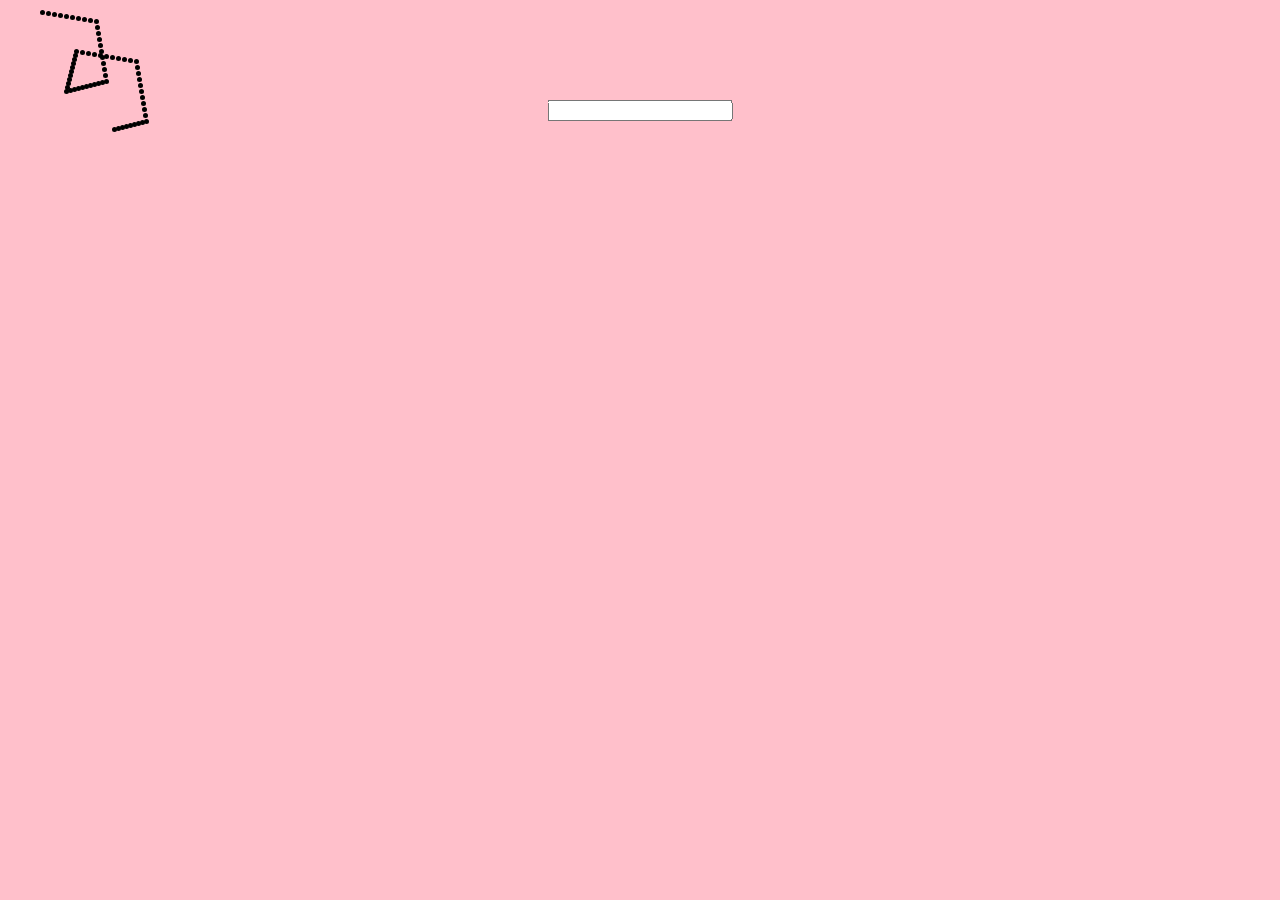
==== index.html @ 65406f7d "init" ====
<!DOCTYPE html>
<html lang="en">
<head>
	<meta charset="UTF-8">
	<meta http-equiv="X-UA-Compatible" content="IE=edge">
	<meta name="viewport" content="width=device-width, initial-scale=1.0">
	<title>Document</title>
	<style>
		body {
			margin: 0;
		}
		.ui {
			position: absolute;
			top: 100px;
			left: 50%;
			transform: translate(-50%, 0);
			z-index: 1;
		}
		.game {
			position: relative;
			background: pink;
			height: 100vh;
		}
		.dot {
			position: absolute;
			width: 5px;
			height: 5px;
			border-radius: 50%;
			background: #000;
		}
	</style>
</head>
<body>

<div class="ui"><input type="text"></div>
<div class="game"></div>

<script>
	var game = document.querySelector('.game');
	var x = 40;
	var y = 10;
	var k = 5;
	var frame = 0;
	var shapes = [0, 1];

	function updateCoordinates() {
		for (var i = 0; i < shapes.length; i += 1) {
			switch (shapes[i]) {
				case 0: // square
					if (frame % 40 < 10) {
						x += k;
					} else if (frame % 40 >= 10 && frame % 40 < 20) {
						y += k;
					} else if (frame % 40 >= 20 && frame % 40 < 30) {
						x -= k;
					} else if (frame % 40 >= 30 && frame % 40 < 40) {
						y -= k;
					}
				break;
				case 1: // line
					x += 1;
					y += 1;
				break;
				case 2: // circle
					if (frame) {
						x += .8 * k * Math.cos(0.1 * frame);
						y += .8 * k * Math.sin(0.1 * frame);
					}
				break;
			}
		}
		if (x > window.innerWidth) x = 0;
		if (y > window.innerHeight) y = 0;
	}

	var uiValue;

	setInterval(function () {
		updateShape();
		game.innerHTML += `<div class="dot" style="left: ${x}px; top: ${y}px;"></div>`;
		frame += 1;
		updateCoordinates();
		if (game.children.length > 100) game.removeChild(game.children[0]);
	}, 10);

function updateShape() {
	uiValue = document.querySelector('.ui > input').value;
	if (uiValue) {
		uiValue = uiValue.split(',');
		for (var i = 0; i < uiValue.length; i += 1) {
			if (isNaN(uiValue[i])) return;
			uiValue[i] = Number(uiValue[i]);
		}
		shapes = uiValue;
	}
}	
</script>

</body>
</html>
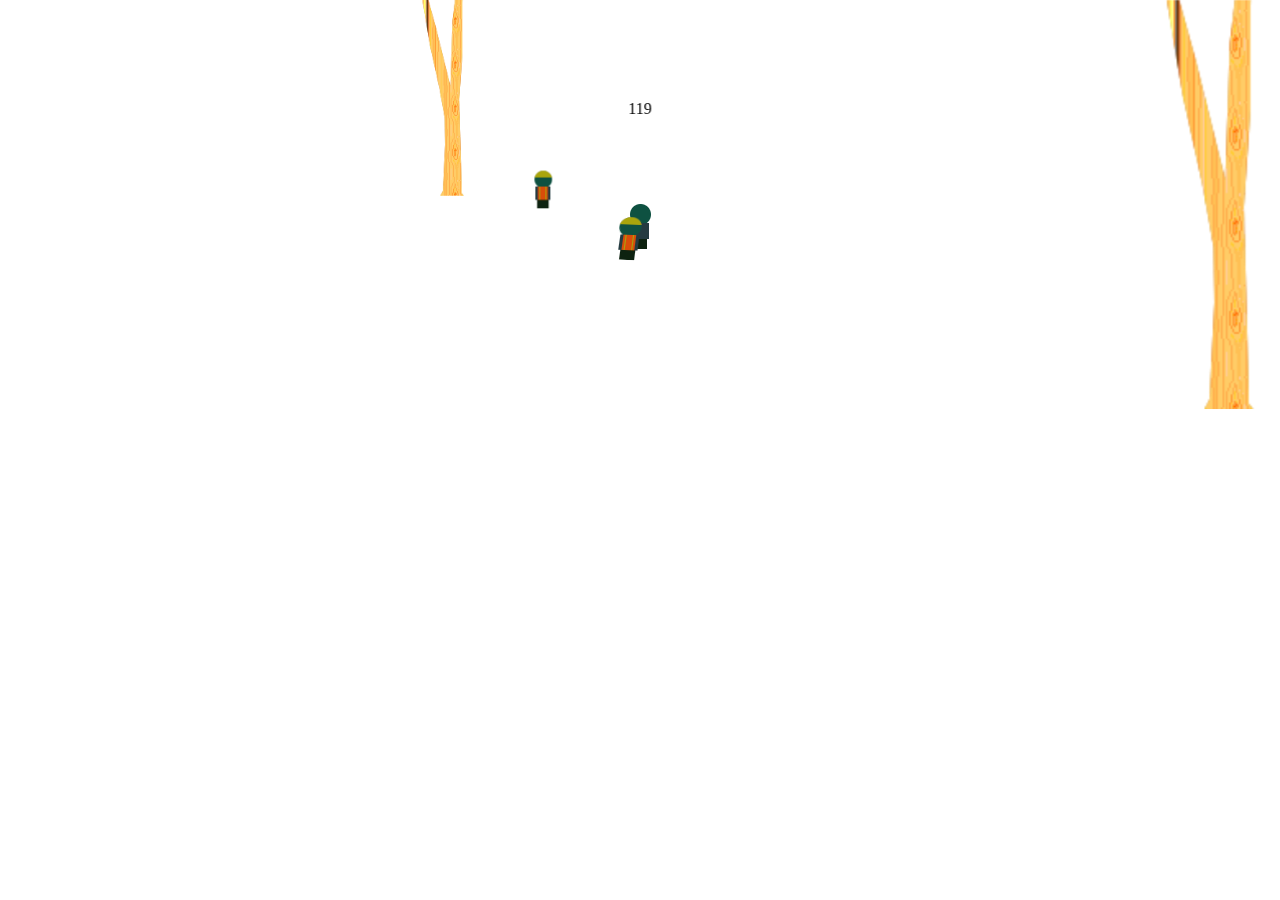
==== commit c075ad10: "adventure" ====
--- a/index.html
+++ b/index.html
@@ -5,95 +5,175 @@
 	<meta http-equiv="X-UA-Compatible" content="IE=edge">
 	<meta name="viewport" content="width=device-width, initial-scale=1.0">
 	<title>Document</title>
-	<style>
-		body {
-			margin: 0;
-		}
-		.ui {
-			position: absolute;
-			top: 100px;
-			left: 50%;
-			transform: translate(-50%, 0);
-			z-index: 1;
-		}
-		.game {
-			position: relative;
-			background: pink;
-			height: 100vh;
-		}
-		.dot {
-			position: absolute;
-			width: 5px;
-			height: 5px;
-			border-radius: 50%;
-			background: #000;
-		}
-	</style>
+	<link rel="stylesheet" href="style.css">
+	<script src="Bomb.js"></script>
+	<script src="Guy.js"></script>
+	<script src="Tree.js"></script>
+	<script src="Drone.js"></script>
 </head>
 <body>
 
-<div class="ui"><input type="text"></div>
-<div class="game"></div>
+<div class="game">
+	<div class="ui">
+		<div class="power"></div>
+	</div>
+	<div class="rotate">
+		<div class="ground">
+			<div class="player"></div>
+		</div>
+		<div class="translate"></div>
+	</div>
+</div>
 
 <script>
+	// top left is 0,0
+	// angle 0 is straight ahead
 	var game = document.querySelector('.game');
-	var x = 40;
-	var y = 10;
-	var k = 5;
+	var ground = document.querySelector('.ground');
+	var player = document.querySelector('.player');
+	var translate = document.querySelector('.translate');
+	var power = document.querySelector('.power');
+	var x, y, z, i, j, k;
+	x = y = z = i = j = k = 0;
 	var frame = 0;
-	var shapes = [0, 1];
+	var rotate = document.querySelector('.rotate');
+	var turning = 0;
+	var moving = 0;
+	var angle = 0;
+	var r2 = 90;
+	var timer = 120;
+	var level = 0;
+	var drone;
+	var speed;
 
-	function updateCoordinates() {
-		for (var i = 0; i < shapes.length; i += 1) {
-			switch (shapes[i]) {
-				case 0: // square
-					if (frame % 40 < 10) {
-						x += k;
-					} else if (frame % 40 >= 10 && frame % 40 < 20) {
-						y += k;
-					} else if (frame % 40 >= 20 && frame % 40 < 30) {
-						x -= k;
-					} else if (frame % 40 >= 30 && frame % 40 < 40) {
-						y -= k;
-					}
-				break;
-				case 1: // line
-					x += 1;
-					y += 1;
-				break;
-				case 2: // circle
-					if (frame) {
-						x += .8 * k * Math.cos(0.1 * frame);
-						y += .8 * k * Math.sin(0.1 * frame);
-					}
-				break;
+	document.addEventListener('keydown', function (e) {
+		if (e.key === 'a') {
+			turning = -1;
+		}
+		if (e.key === 'd') {
+			turning = 1;
+		}
+		if (e.key === 'w') {
+			moving = 1;
+		}
+		if (e.key === 's') {
+			moving = -1;
+		}
+		if (drone && e.key === 'ArrowLeft') {
+			drone.strafe = -1;
+		}
+		if (drone && e.key === 'ArrowRight') {
+			drone.strafe = 1;
+		}
+		if (drone && e.key === 'ArrowUp') {
+			drone.moving = 1;
+		}
+		if (drone && e.key === 'ArrowDown') {
+			drone.moving = -1;
+		}
+		if (e.key === 'j') {
+			if (!drone) drone = new Drone(250 + x, 250 + y);
+		}
+		if (e.key === 'k') {
+			new Bomb(250 + x, 250 + y);
+		}
+	});
+
+	document.addEventListener('keyup', function (e) {
+		if (e.key === 'a' || e.key === 'd') {
+			turning = 0;
+		}
+		if (e.key === 'w' || e.key === 's') {
+			moving = 0;
+		}
+	});
+
+	document.addEventListener('keyup', function (e) {
+		if (!drone) return;
+		if (e.key === 'ArrowLeft' || e.key === 'ArrowRight') {
+			drone.strafe = 0;
+		}
+		if (e.key === 'ArrowUp' || e.key === 'ArrowDown') {
+			drone.moving = 0;
+		}
+	});
+
+	new Guy(Math.floor(Math.random() * 500), Math.floor(Math.random() * 500));
+	new Guy(Math.floor(Math.random() * 500), Math.floor(Math.random() * 500));
+
+	var map = [
+		[1, 0, 0 ,0, 0, 1],
+		[0, 0, 0 ,0, 0, 0],
+		[0, 0, 1 ,0, 0, 0],
+		[1, 0, 0 ,0, 0, 0],
+		[0, 0, 0 ,1, 0, 0],
+		[1, 0, 0 ,0, 0, 1],
+	];
+	for (i = 0; i < map.length; i += 1) {
+		for (var j = 0; j < map[i].length; j += 1) {
+			if (map[i][j] === 1) new Tree(j * 300, i * 300);
+		}
+	}
+	// new Tree(0, 0);
+
+	function update() {
+		if (turning === -1) angle -= 1;
+		else if (turning === 1) angle += 1;
+		if (moving === 1) {
+			x += speed * Math.sin(angle * Math.PI / 180);
+			y -= speed * Math.cos(angle * Math.PI / 180);
+		} else if (moving === -1) {
+			x -= speed * Math.sin(angle * Math.PI / 180);
+			y += speed * Math.cos(angle * Math.PI / 180);
+		}
+		if (moving) {
+			z = 26 + Math.abs((frame % 20) - 10);
+		} else {
+			z = 26;
+		}
+		rotate.style.transform = `rotateY(${angle}deg)`;
+		player.style.transform = `translate3d(-50%, -50%, ${z}px) rotateX(-90deg) rotateY(${-angle}deg)`;
+		translate.style.transform = `rotateX(${r2}deg) translate3d(calc(-50% + ${-x}px), ${-y}px, 0)`;
+		ground.style.transform = `rotateX(${r2}deg) translateX(-50%)`;
+		[Guy, Tree, Bomb, Shrapnel].forEach(function (C) {
+			for (i = 0; i < C.things.length; i += 1) {
+				C.things[i].update();
 			}
-		}
-		if (x > window.innerWidth) x = 0;
-		if (y > window.innerHeight) y = 0;
+		});
+		if (drone) drone.update();
+		speed = 4;
+		power.innerHTML = Math.floor(timer);
+		timer -= 0.01;
+		frame += 1;
 	}
 
-	var uiValue;
+	function collisionPlayer(distance, obj) {
+		var xdiff = x + 250 - obj.x;
+		var ydiff = y + 250 - obj.y;
+		if (Math.abs(xdiff) < distance && Math.abs(ydiff) < distance) {
+			var angle = Math.atan2(xdiff, ydiff);
+			x += speed * Math.sin(angle);
+			y += speed * Math.cos(angle);
+		}
+	}
+
+	function collisionObj(distance, obj, collider) {
+		var x = collider.x;
+		var y = collider.y;
+		var speed = collider.speed;
+		var xdiff = x - obj.x;
+		var ydiff = y - obj.y;
+		if (Math.abs(xdiff) < distance && Math.abs(ydiff) < distance) {
+			var angle = Math.atan2(xdiff, ydiff);
+			collider.x += speed * Math.sin(angle);
+			collider.y += speed * Math.cos(angle);
+		}
+	}
 
 	setInterval(function () {
-		updateShape();
-		game.innerHTML += `<div class="dot" style="left: ${x}px; top: ${y}px;"></div>`;
-		frame += 1;
-		updateCoordinates();
-		if (game.children.length > 100) game.removeChild(game.children[0]);
+		update();
 	}, 10);
 
-function updateShape() {
-	uiValue = document.querySelector('.ui > input').value;
-	if (uiValue) {
-		uiValue = uiValue.split(',');
-		for (var i = 0; i < uiValue.length; i += 1) {
-			if (isNaN(uiValue[i])) return;
-			uiValue[i] = Number(uiValue[i]);
-		}
-		shapes = uiValue;
-	}
-}	
 </script>
 
 </body>
--- a/style.css
+++ b/style.css
@@ -0,0 +1,104 @@
+body {
+	margin: 0;
+}
+.ui {
+	position: absolute;
+	top: 100px;
+	left: 50%;
+	transform: translate(-50%, 0);
+	z-index: 1;
+}
+.game {
+	position: relative;
+	height: 100vh;
+	backface-visibility: visible;
+	perspective-origin: 50% 0;
+	transform-style: preserve-3d;
+	perspective: 900px;
+}
+.rotate {
+	transform-style: preserve-3d;
+}
+.ground {
+	position: absolute;
+	left: 50%;
+	width: 500px;
+	height: 500px;
+	transform-style: preserve-3d;
+}
+.translate {
+	position: absolute;
+	left: 50%;
+	width: 500px;
+	height: 500px;
+	transform-style: preserve-3d;
+}
+.player {
+	background: url('player.png');
+	width: 30px;
+	height: 50px;
+	position: absolute;
+	left: 50%;
+	top: 50%;
+}
+.guy {
+	background: url('worker.png');
+	position: absolute;
+	width: 30px;
+	height: 50px;
+}
+.tree {
+	background: url('tree.png');
+	position: absolute;
+}
+.puddle {
+	position: absolute;
+	border-radius: 50%;
+}
+.bomb {
+	position: absolute;
+	border-radius: 50%;
+}
+.shrapnel {
+	position: absolute;
+	border-radius: 50%;
+}
+.ui {
+	position: absolute;
+	left: 50%;
+}
+.drone {
+	position: absolute;
+	background: gray;
+	width: 40px;
+	height: 40px;
+}
+.shadow {
+	position: absolute;
+	background: #333;
+	width: 40px;
+	height: 40px;
+	border-radius: 50%;
+}
+.propeller {
+	position: absolute;
+	background: black;
+	width: 4px;
+	height: 40px;
+}
+.propeller:first-child {
+	left: 0;
+	top: 0;
+}
+.propeller:nth-child(2) {
+	left: 100%;
+	top: 0;
+}
+.propeller:nth-child(3) {
+	left: 0;
+	top: 100%;
+}
+.propeller:nth-child(4) {
+	left: 100%;
+	top: 100%;
+}
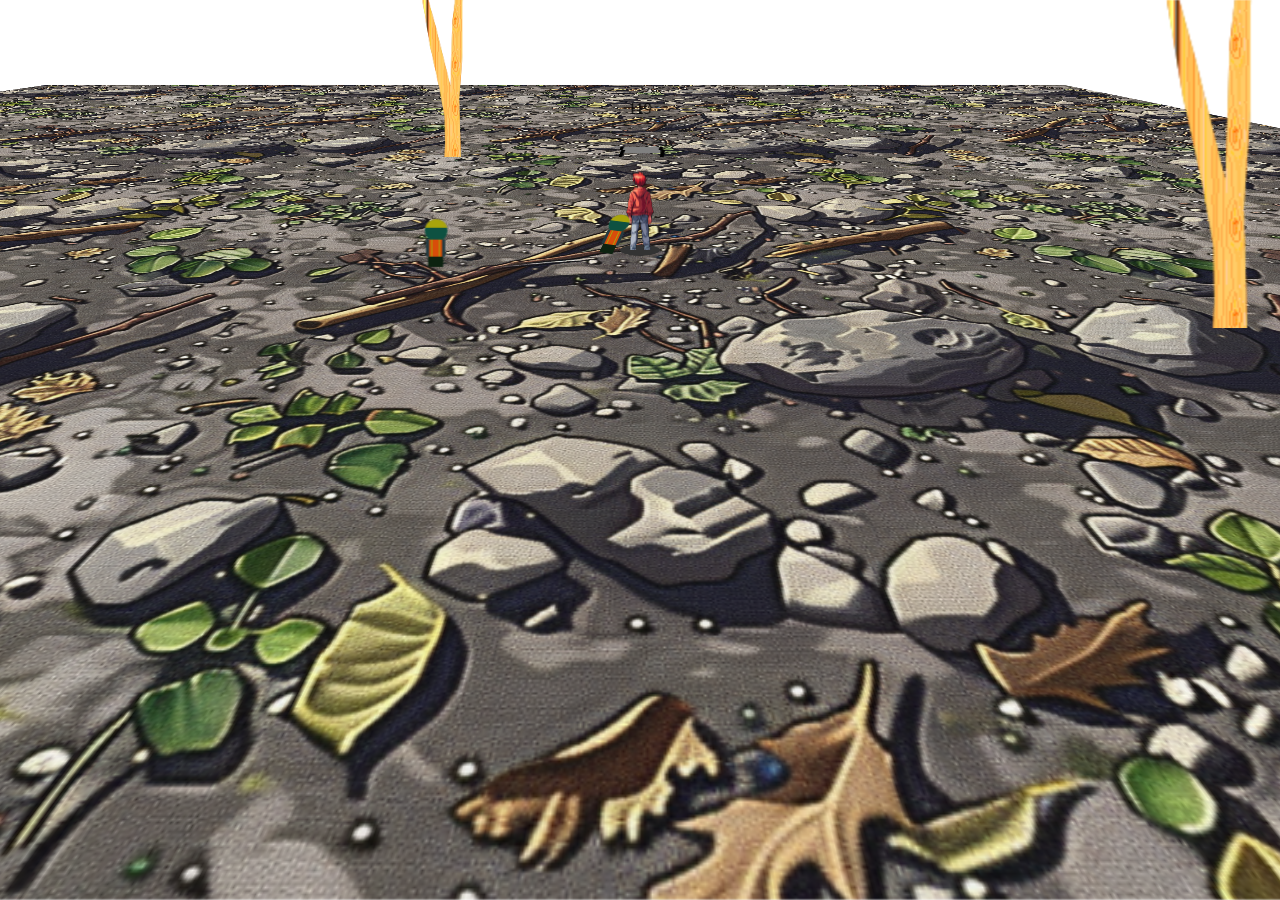
==== commit 2c1382fd: "game" ====
--- a/index.html
+++ b/index.html
@@ -21,158 +21,159 @@
 		<div class="ground">
 			<div class="player"></div>
 		</div>
-		<div class="translate"></div>
+		<div class="translate">
+			<div class="floor"></div>
+		</div>
 	</div>
 </div>
 
 <script>
-	// top left is 0,0
-	// angle 0 is straight ahead
-	var game = document.querySelector('.game');
-	var ground = document.querySelector('.ground');
-	var player = document.querySelector('.player');
-	var translate = document.querySelector('.translate');
-	var power = document.querySelector('.power');
-	var x, y, z, i, j, k;
-	x = y = z = i = j = k = 0;
-	var frame = 0;
-	var rotate = document.querySelector('.rotate');
-	var turning = 0;
-	var moving = 0;
-	var angle = 0;
-	var r2 = 90;
-	var timer = 120;
-	var level = 0;
-	var drone;
-	var speed;
+// top left is 0,0
+// angle 0 is straight ahead
+var game = document.querySelector('.game');
+var ground = document.querySelector('.ground');
+var player = document.querySelector('.player');
+var translate = document.querySelector('.translate');
+var power = document.querySelector('.power');
+var x, y, z, i, j, k;
+x = y = z = i = j = k = 0;
+var frame = 0;
+var rotate = document.querySelector('.rotate');
+var turning = 0;
+var moving = 0;
+var angle = 0;
+var r2 = 90;
+var timer = 120;
+var level = 0;
+var drone;
+var speed;
+var arenaSize = 10000;
 
-	document.addEventListener('keydown', function (e) {
-		if (e.key === 'a') {
-			turning = -1;
-		}
-		if (e.key === 'd') {
-			turning = 1;
-		}
-		if (e.key === 'w') {
-			moving = 1;
-		}
-		if (e.key === 's') {
-			moving = -1;
-		}
-		if (drone && e.key === 'ArrowLeft') {
-			drone.strafe = -1;
-		}
-		if (drone && e.key === 'ArrowRight') {
-			drone.strafe = 1;
-		}
-		if (drone && e.key === 'ArrowUp') {
-			drone.moving = 1;
-		}
-		if (drone && e.key === 'ArrowDown') {
-			drone.moving = -1;
-		}
-		if (e.key === 'j') {
-			if (!drone) drone = new Drone(250 + x, 250 + y);
-		}
-		if (e.key === 'k') {
-			new Bomb(250 + x, 250 + y);
+document.addEventListener('keydown', function (e) {
+	if (e.key === 'a') {
+		turning = -1;
+	}
+	if (e.key === 'd') {
+		turning = 1;
+	}
+	if (e.key === 'w') {
+		moving = 1;
+	}
+	if (e.key === 's') {
+		moving = -1;
+	}
+	if (e.key === 'ArrowLeft') {
+		drone.strafe = -1;
+	}
+	if (e.key === 'ArrowRight') {
+		drone.strafe = 1;
+	}
+	if (e.key === 'ArrowUp') {
+		drone.moving = 1;
+	}
+	if (e.key === 'ArrowDown') {
+		drone.moving = -1;
+	}
+	if (e.key === 'k') {
+		new Bomb(250 + x, 250 + y);
+	}
+});
+
+document.addEventListener('keyup', function (e) {
+	if (e.key === 'a' || e.key === 'd') {
+		turning = 0;
+	}
+	if (e.key === 'w' || e.key === 's') {
+		moving = 0;
+	}
+});
+
+document.addEventListener('keyup', function (e) {
+	if (!drone) return;
+	if (e.key === 'ArrowLeft' || e.key === 'ArrowRight') {
+		drone.strafe = 0;
+	}
+	if (e.key === 'ArrowUp' || e.key === 'ArrowDown') {
+		drone.moving = 0;
+	}
+});
+
+new Guy(Math.floor(Math.random() * 500), Math.floor(Math.random() * 500));
+new Guy(Math.floor(Math.random() * 500), Math.floor(Math.random() * 500));
+var drone = new Drone(250 + x, 250 + y);
+
+var map = [
+	[1, 0, 0 ,0, 0, 1],
+	[0, 0, 0 ,0, 0, 0],
+	[0, 0, 1 ,0, 0, 0],
+	[1, 0, 0 ,0, 0, 0],
+	[0, 0, 0 ,1, 0, 0],
+	[1, 0, 0 ,0, 0, 1],
+];
+for (i = 0; i < map.length; i += 1) {
+	for (var j = 0; j < map[i].length; j += 1) {
+		if (map[i][j] === 1) new Tree(j * 300, i * 300);
+	}
+}
+// new Tree(0, 0);
+
+function update() {
+	if (turning === -1) angle -= 1;
+	else if (turning === 1) angle += 1;
+	if (moving === 1) {
+		x += speed * Math.sin(angle * Math.PI / 180);
+		y -= speed * Math.cos(angle * Math.PI / 180);
+	} else if (moving === -1) {
+		x -= speed * Math.sin(angle * Math.PI / 180);
+		y += speed * Math.cos(angle * Math.PI / 180);
+	}
+	if (moving) {
+		z = 36 + Math.abs((frame % 20) - 10);
+	} else {
+		z = 36;
+	}
+	rotate.style.transform = `rotateY(${angle}deg)`;
+	player.style.transform = `translate3d(-50%, -50%, ${z}px) rotateX(-90deg) rotateY(${-angle}deg)`;
+	translate.style.transform = `rotateX(${r2}deg) translate3d(calc(-50% + ${-x}px), ${-y}px, 0)`;
+	ground.style.transform = `rotateX(${r2}deg) translateX(-50%)`;
+	[Guy, Tree, Bomb, Shrapnel].forEach(function (C) {
+		for (i = 0; i < C.things.length; i += 1) {
+			C.things[i].update();
 		}
 	});
+	if (drone) drone.update();
+	speed = 4;
+	power.innerHTML = Math.floor(timer);
+	timer -= 0.01;
+	frame += 1;
+}
 
-	document.addEventListener('keyup', function (e) {
-		if (e.key === 'a' || e.key === 'd') {
-			turning = 0;
-		}
-		if (e.key === 'w' || e.key === 's') {
-			moving = 0;
-		}
-	});
+function collisionPlayer(distance, obj) {
+	var xdiff = x + 250 - obj.x;
+	var ydiff = y + 250 - obj.y;
+	if (Math.abs(xdiff) < distance && Math.abs(ydiff) < distance) {
+		var angle = Math.atan2(xdiff, ydiff);
+		x += speed * Math.sin(angle);
+		y += speed * Math.cos(angle);
+	}
+}
 
-	document.addEventListener('keyup', function (e) {
-		if (!drone) return;
-		if (e.key === 'ArrowLeft' || e.key === 'ArrowRight') {
-			drone.strafe = 0;
-		}
-		if (e.key === 'ArrowUp' || e.key === 'ArrowDown') {
-			drone.moving = 0;
-		}
-	});
+function collisionObj(distance, obj, collider) {
+	var x = collider.x;
+	var y = collider.y;
+	var speed = collider.speed;
+	var xdiff = x - obj.x;
+	var ydiff = y - obj.y;
+	if (Math.abs(xdiff) < distance && Math.abs(ydiff) < distance) {
+		var angle = Math.atan2(xdiff, ydiff);
+		collider.x += speed * Math.sin(angle);
+		collider.y += speed * Math.cos(angle);
+	}
+}
 
-	new Guy(Math.floor(Math.random() * 500), Math.floor(Math.random() * 500));
-	new Guy(Math.floor(Math.random() * 500), Math.floor(Math.random() * 500));
-
-	var map = [
-		[1, 0, 0 ,0, 0, 1],
-		[0, 0, 0 ,0, 0, 0],
-		[0, 0, 1 ,0, 0, 0],
-		[1, 0, 0 ,0, 0, 0],
-		[0, 0, 0 ,1, 0, 0],
-		[1, 0, 0 ,0, 0, 1],
-	];
-	for (i = 0; i < map.length; i += 1) {
-		for (var j = 0; j < map[i].length; j += 1) {
-			if (map[i][j] === 1) new Tree(j * 300, i * 300);
-		}
-	}
-	// new Tree(0, 0);
-
-	function update() {
-		if (turning === -1) angle -= 1;
-		else if (turning === 1) angle += 1;
-		if (moving === 1) {
-			x += speed * Math.sin(angle * Math.PI / 180);
-			y -= speed * Math.cos(angle * Math.PI / 180);
-		} else if (moving === -1) {
-			x -= speed * Math.sin(angle * Math.PI / 180);
-			y += speed * Math.cos(angle * Math.PI / 180);
-		}
-		if (moving) {
-			z = 26 + Math.abs((frame % 20) - 10);
-		} else {
-			z = 26;
-		}
-		rotate.style.transform = `rotateY(${angle}deg)`;
-		player.style.transform = `translate3d(-50%, -50%, ${z}px) rotateX(-90deg) rotateY(${-angle}deg)`;
-		translate.style.transform = `rotateX(${r2}deg) translate3d(calc(-50% + ${-x}px), ${-y}px, 0)`;
-		ground.style.transform = `rotateX(${r2}deg) translateX(-50%)`;
-		[Guy, Tree, Bomb, Shrapnel].forEach(function (C) {
-			for (i = 0; i < C.things.length; i += 1) {
-				C.things[i].update();
-			}
-		});
-		if (drone) drone.update();
-		speed = 4;
-		power.innerHTML = Math.floor(timer);
-		timer -= 0.01;
-		frame += 1;
-	}
-
-	function collisionPlayer(distance, obj) {
-		var xdiff = x + 250 - obj.x;
-		var ydiff = y + 250 - obj.y;
-		if (Math.abs(xdiff) < distance && Math.abs(ydiff) < distance) {
-			var angle = Math.atan2(xdiff, ydiff);
-			x += speed * Math.sin(angle);
-			y += speed * Math.cos(angle);
-		}
-	}
-
-	function collisionObj(distance, obj, collider) {
-		var x = collider.x;
-		var y = collider.y;
-		var speed = collider.speed;
-		var xdiff = x - obj.x;
-		var ydiff = y - obj.y;
-		if (Math.abs(xdiff) < distance && Math.abs(ydiff) < distance) {
-			var angle = Math.atan2(xdiff, ydiff);
-			collider.x += speed * Math.sin(angle);
-			collider.y += speed * Math.cos(angle);
-		}
-	}
-
-	setInterval(function () {
-		update();
-	}, 10);
+setInterval(function () {
+	update();
+}, 10);
 
 </script>
 
--- a/style.css
+++ b/style.css
@@ -33,10 +33,17 @@
 	height: 500px;
 	transform-style: preserve-3d;
 }
+.floor {
+	position: absolute;
+	width: 3000px;
+	height: 3000px;
+	background: url('img/3.png') 100% 100% / 30% 30%;
+	transform: translate(-50%, -50%);
+}
 .player {
 	background: url('player.png');
 	width: 30px;
-	height: 50px;
+	height: 89px;
 	position: absolute;
 	left: 50%;
 	top: 50%;
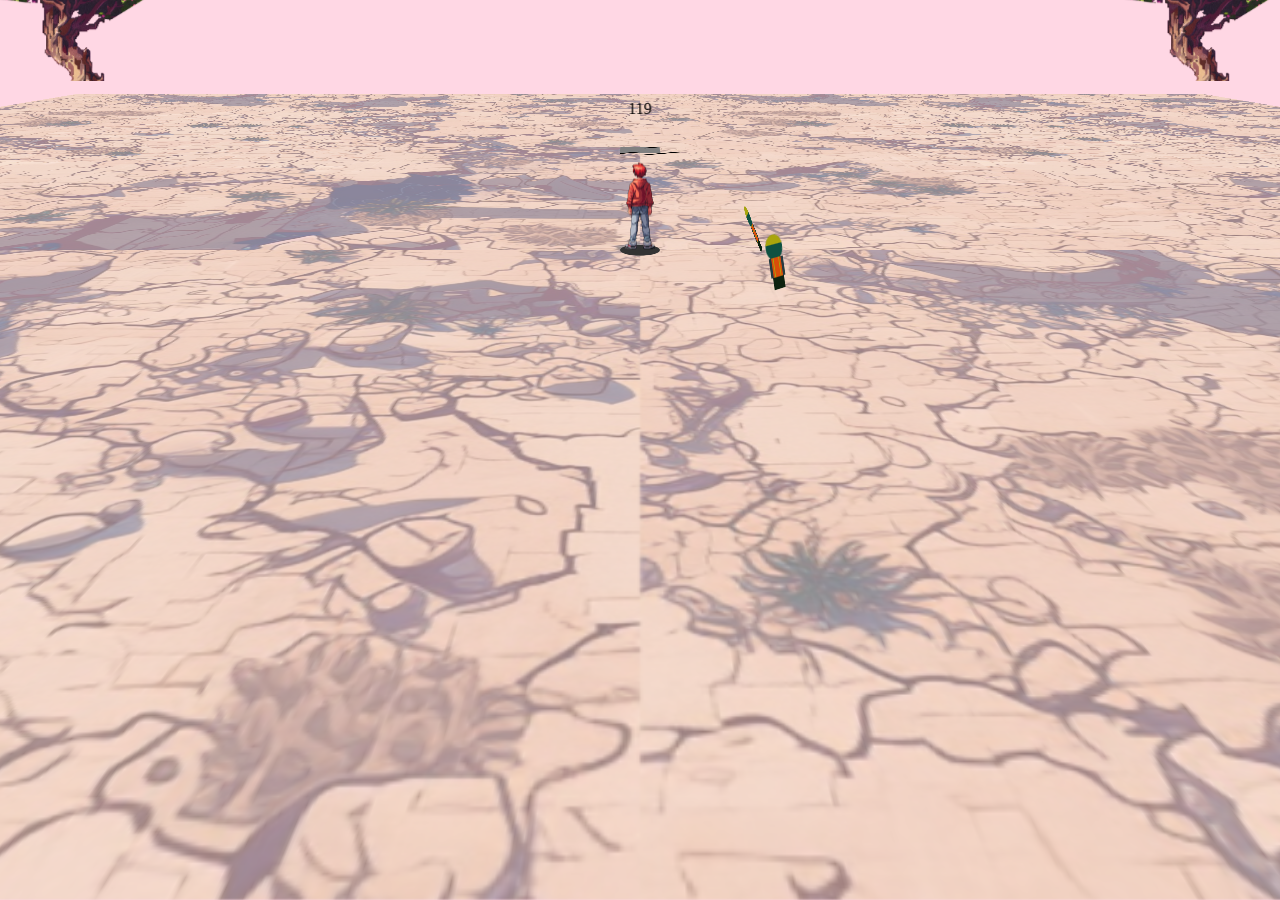
==== commit 98cc18d4: "fix coordinates" ====
--- a/index.html
+++ b/index.html
@@ -75,7 +75,7 @@
 		drone.moving = -1;
 	}
 	if (e.key === 'k') {
-		new Bomb(250 + x, 250 + y);
+		new Bomb(x, y);
 	}
 });
 
@@ -100,22 +100,23 @@
 
 new Guy(Math.floor(Math.random() * 500), Math.floor(Math.random() * 500));
 new Guy(Math.floor(Math.random() * 500), Math.floor(Math.random() * 500));
-var drone = new Drone(250 + x, 250 + y);
+var drone = new Drone(x, y);
 
-var map = [
+var spaceBetweenItems = 600;
+var squareSize = 3000;
+var trees = [
 	[1, 0, 0 ,0, 0, 1],
 	[0, 0, 0 ,0, 0, 0],
-	[0, 0, 1 ,0, 0, 0],
-	[1, 0, 0 ,0, 0, 0],
-	[0, 0, 0 ,1, 0, 0],
+	[0, 0, 0 ,0, 0, 0],
+	[0, 0, 0 ,0, 0, 0],
+	[0, 0, 0 ,0, 0, 0],
 	[1, 0, 0 ,0, 0, 1],
 ];
-for (i = 0; i < map.length; i += 1) {
-	for (var j = 0; j < map[i].length; j += 1) {
-		if (map[i][j] === 1) new Tree(j * 300, i * 300);
+for (i = 0; i < trees.length; i += 1) {
+	for (var j = 0; j < trees[i].length; j += 1) {
+		if (trees[i][j] === 1) new Tree(j * spaceBetweenItems - squareSize/2, i * spaceBetweenItems - squareSize/2);
 	}
 }
-// new Tree(0, 0);
 
 function update() {
 	if (turning === -1) angle -= 1;
@@ -127,14 +128,21 @@
 		x -= speed * Math.sin(angle * Math.PI / 180);
 		y += speed * Math.cos(angle * Math.PI / 180);
 	}
+	// limits
+	if (x > 1500) x = 1500;
+	if (y > 1500) y = 1500;
+	if (x < -1500) x = -1500;
+	if (y < -1500) y = -1500;
+
+	// bounce
 	if (moving) {
-		z = 36 + Math.abs((frame % 20) - 10);
+		z = 45 + Math.abs((frame % 20) - 10);
 	} else {
-		z = 36;
+		z = 45;
 	}
 	rotate.style.transform = `rotateY(${angle}deg)`;
 	player.style.transform = `translate3d(-50%, -50%, ${z}px) rotateX(-90deg) rotateY(${-angle}deg)`;
-	translate.style.transform = `rotateX(${r2}deg) translate3d(calc(-50% + ${-x}px), ${-y}px, 0)`;
+	translate.style.transform = `rotateX(${r2}deg) translate3d(calc(-50% + ${-x}px), ${-y}px, -250px)`;
 	ground.style.transform = `rotateX(${r2}deg) translateX(-50%)`;
 	[Guy, Tree, Bomb, Shrapnel].forEach(function (C) {
 		for (i = 0; i < C.things.length; i += 1) {
@@ -149,8 +157,8 @@
 }
 
 function collisionPlayer(distance, obj) {
-	var xdiff = x + 250 - obj.x;
-	var ydiff = y + 250 - obj.y;
+	var xdiff = x - obj.x;
+	var ydiff = y - obj.y;
 	if (Math.abs(xdiff) < distance && Math.abs(ydiff) < distance) {
 		var angle = Math.atan2(xdiff, ydiff);
 		x += speed * Math.sin(angle);
--- a/style.css
+++ b/style.css
@@ -1,5 +1,6 @@
 body {
 	margin: 0;
+	background: #ffd7e4;
 }
 .ui {
 	position: absolute;
@@ -22,26 +23,25 @@
 .ground {
 	position: absolute;
 	left: 50%;
-	width: 500px;
+	width: 0;
 	height: 500px;
 	transform-style: preserve-3d;
 }
 .translate {
 	position: absolute;
 	left: 50%;
-	width: 500px;
-	height: 500px;
 	transform-style: preserve-3d;
 }
 .floor {
 	position: absolute;
 	width: 3000px;
 	height: 3000px;
-	background: url('img/3.png') 100% 100% / 30% 30%;
+	background: url('img/2.png') 100% 100% / 50% 50%;
 	transform: translate(-50%, -50%);
+	opacity: 0.5;
 }
 .player {
-	background: url('player.png');
+	background: url('img/player.png');
 	width: 30px;
 	height: 89px;
 	position: absolute;
@@ -49,13 +49,13 @@
 	top: 50%;
 }
 .guy {
-	background: url('worker.png');
+	background: url('img/worker.png');
 	position: absolute;
 	width: 30px;
 	height: 50px;
 }
 .tree {
-	background: url('tree.png');
+	background: url('img/tree2.png');
 	position: absolute;
 }
 .puddle {
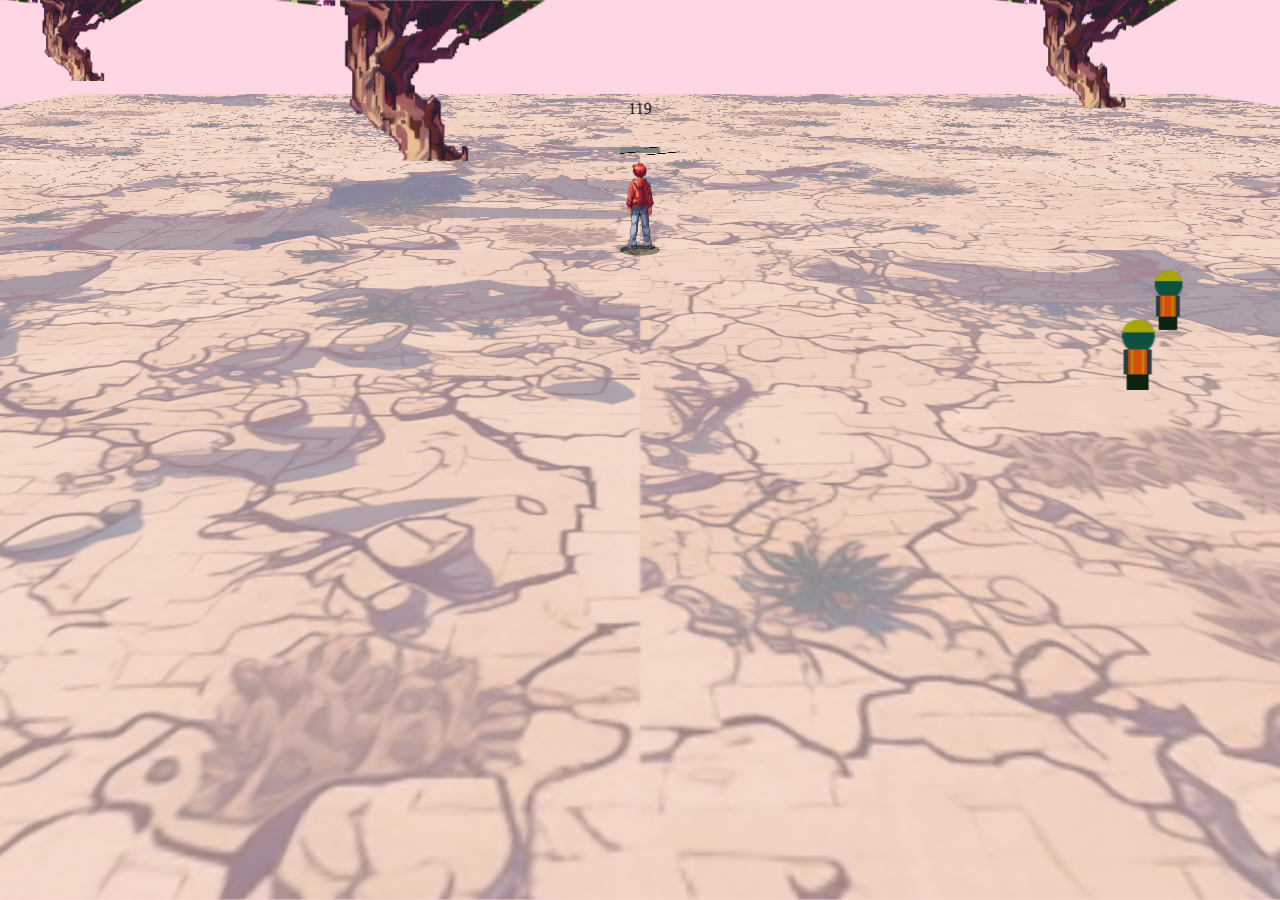
==== commit 8fe6cff7: "ok" ====
--- a/index.html
+++ b/index.html
@@ -21,9 +21,7 @@
 		<div class="ground">
 			<div class="player"></div>
 		</div>
-		<div class="translate">
-			<div class="floor"></div>
-		</div>
+		<div class="translate"></div>
 	</div>
 </div>
 
@@ -46,6 +44,7 @@
 var timer = 120;
 var level = 0;
 var drone;
+var floor;
 var speed;
 var arenaSize = 10000;
 
@@ -105,13 +104,31 @@
 var spaceBetweenItems = 600;
 var squareSize = 3000;
 var trees = [
-	[1, 0, 0 ,0, 0, 1],
-	[0, 0, 0 ,0, 0, 0],
-	[0, 0, 0 ,0, 0, 0],
-	[0, 0, 0 ,0, 0, 0],
-	[0, 0, 0 ,0, 0, 0],
-	[1, 0, 0 ,0, 0, 1],
+	[1, 0, 0, 0, 0, 0],
+	[0, 0, 0, 0, 1, 0],
+	[1, 0, 1, 0, 0, 0],
+	[0, 0, 0, 0, 0, 0],
+	[0, 0, 0, 1, 0, 0],
+	[0, 0, 0, 0, 0, 1],
 ];
+var floors = [
+	[0, 0, 0, 0, 0, 0],
+	[0, 0, 0, 0, 0, 0],
+	[0, 0, 1, 0, 0, 0],
+	[0, 0, 0, 0, 0, 0],
+	[0, 0, 0, 0, 0, 0],
+	[0, 0, 0, 0, 0, 0],
+];
+for (i = 0; i < floors.length; i += 1) {
+	for (var j = 0; j < floors[i].length; j += 1) {
+		if (floors[i][j] === 1) {
+			var floor = document.createElement('div');
+			floor.className = 'floor';
+			floor.style.transform = `translate3d(${(j - 3) * 3000 + 1500}px, ${(i - 3) * 3000 + 1500}px, 0)`;
+			translate.appendChild(floor);
+		}
+	}
+}
 for (i = 0; i < trees.length; i += 1) {
 	for (var j = 0; j < trees[i].length; j += 1) {
 		if (trees[i][j] === 1) new Tree(j * spaceBetweenItems - squareSize/2, i * spaceBetweenItems - squareSize/2);
